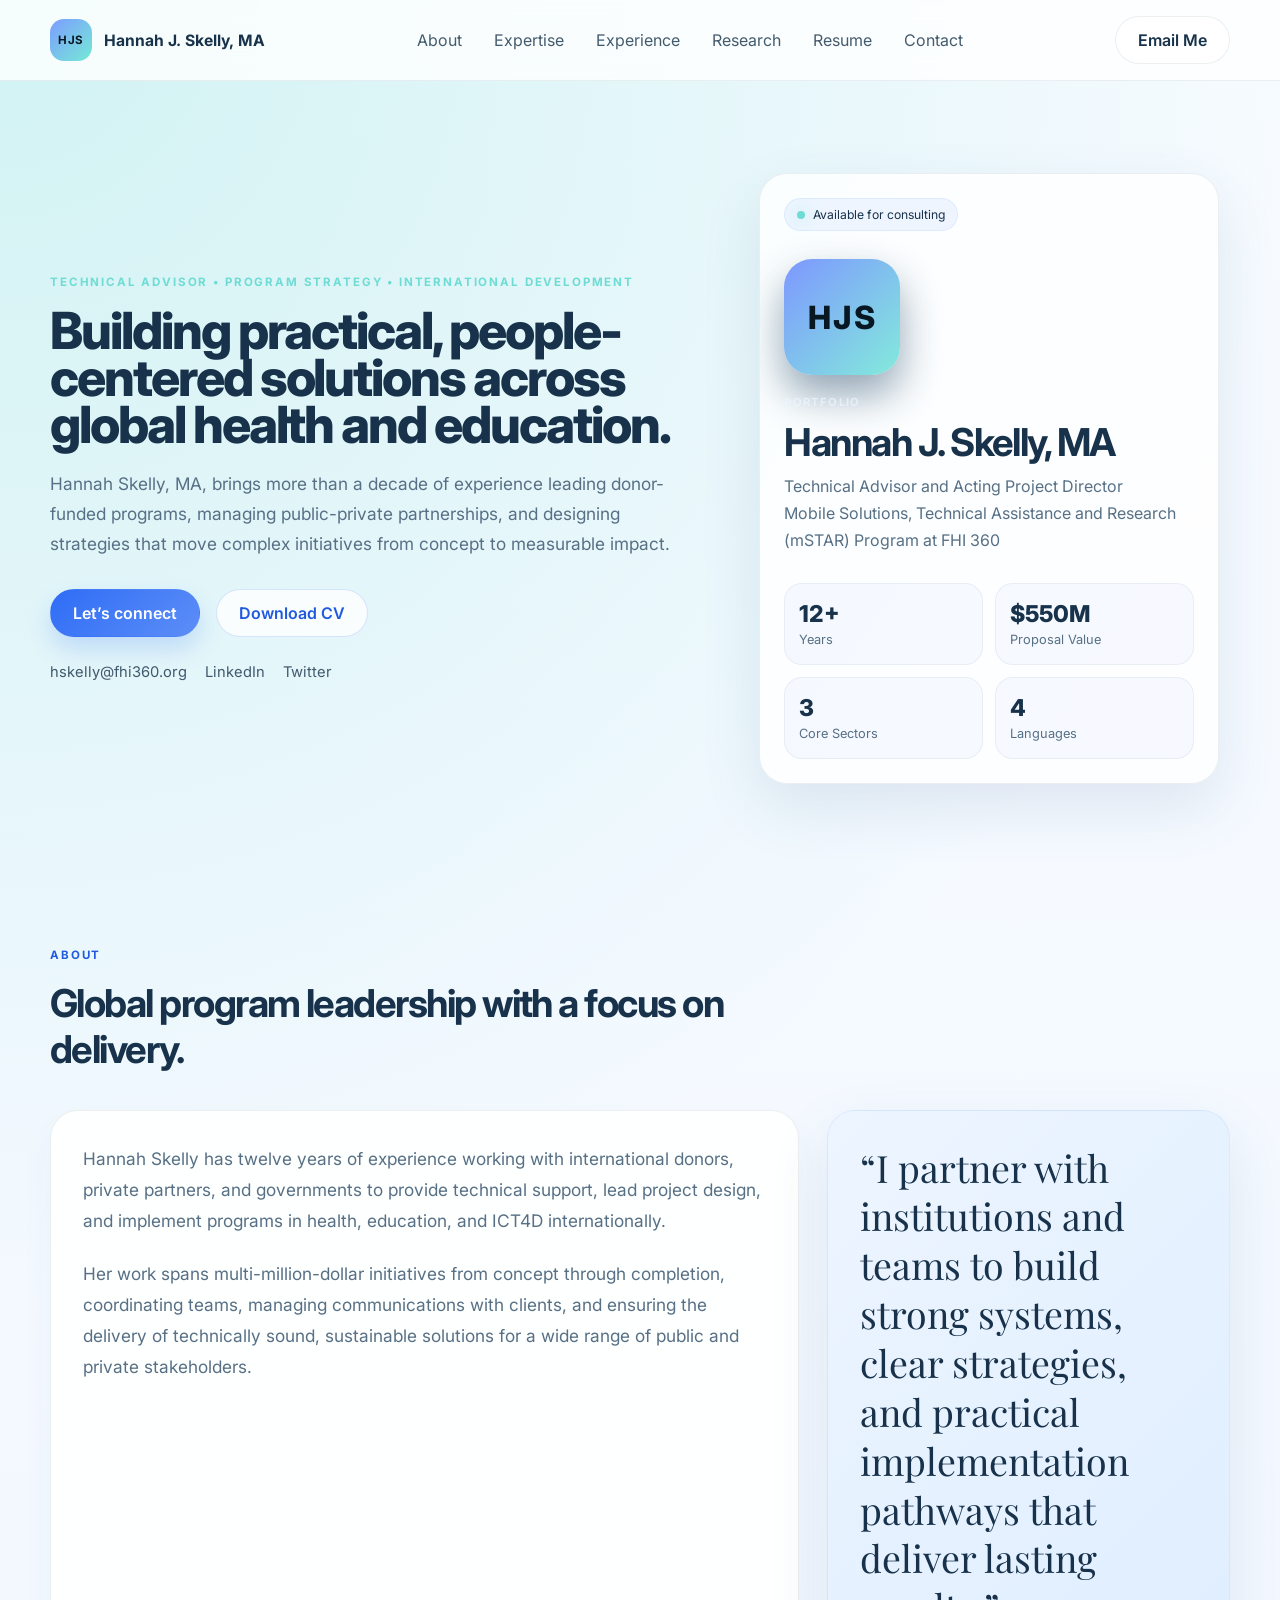
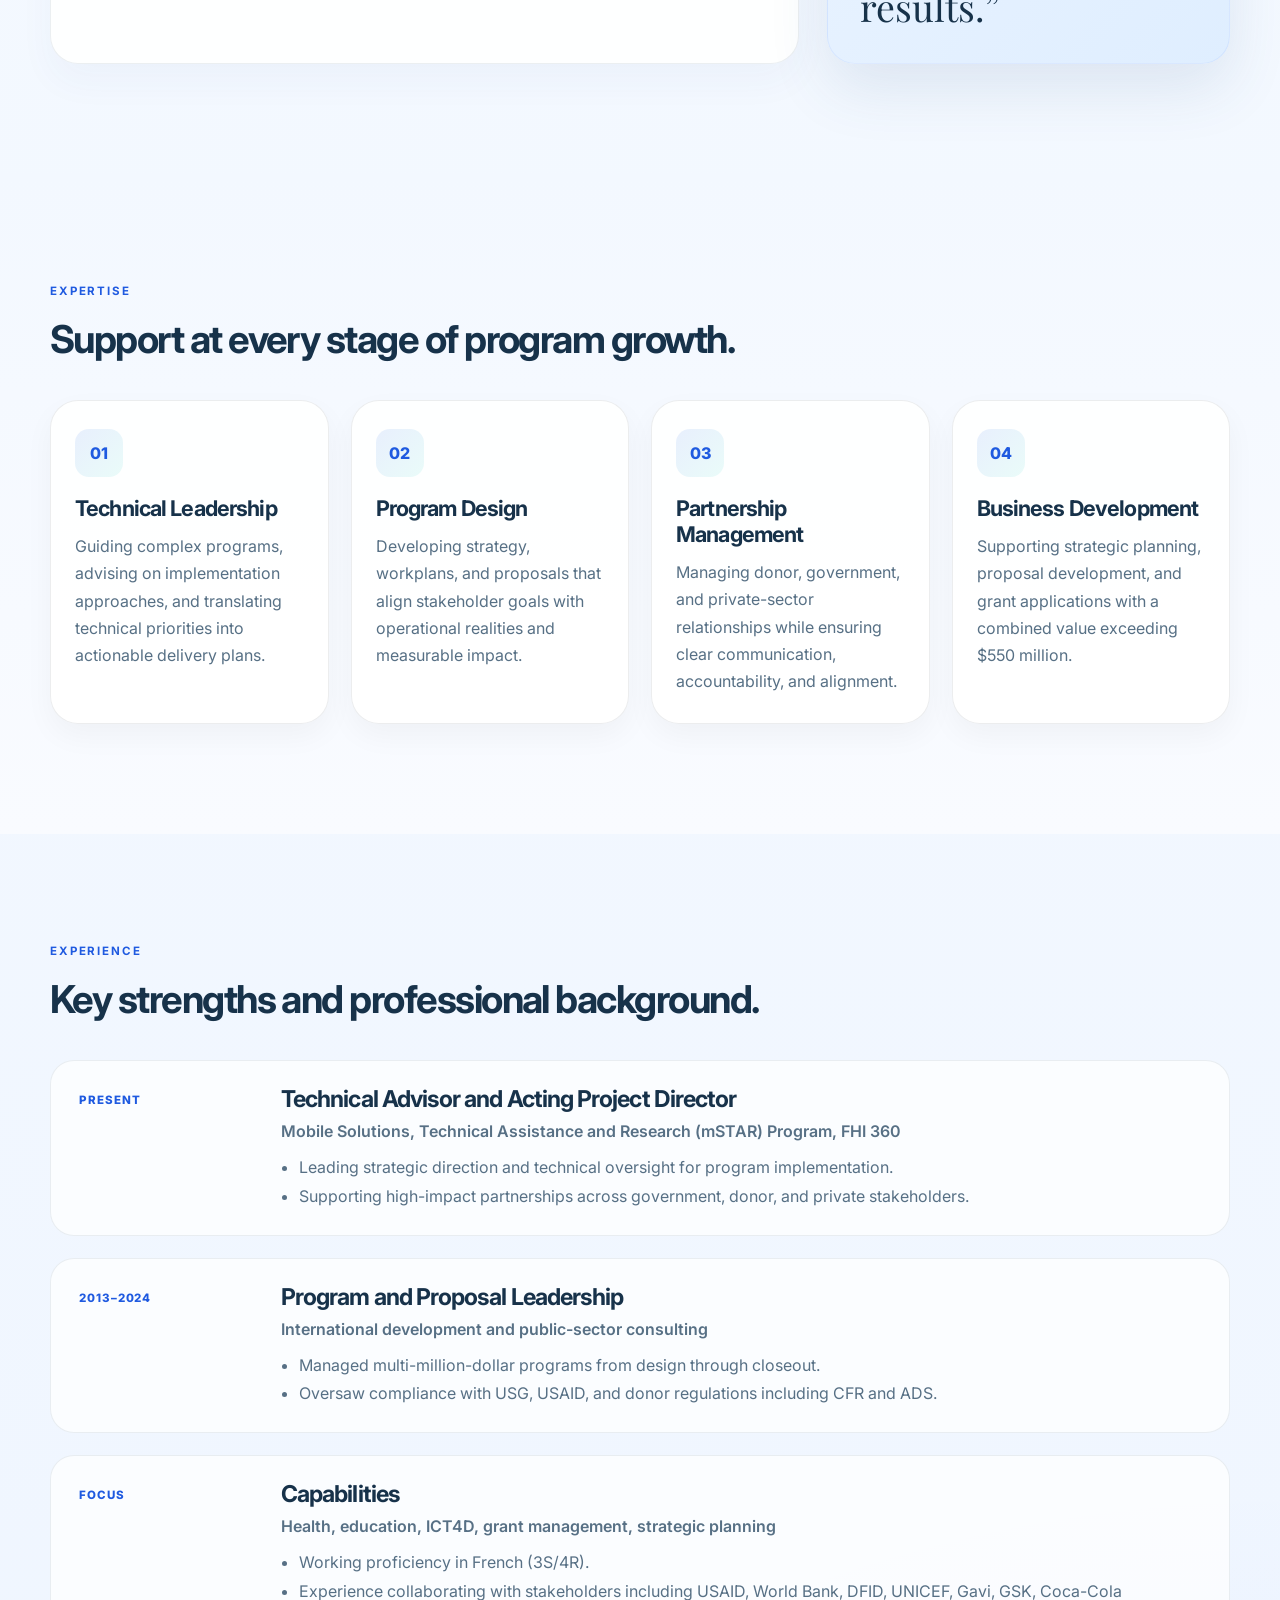
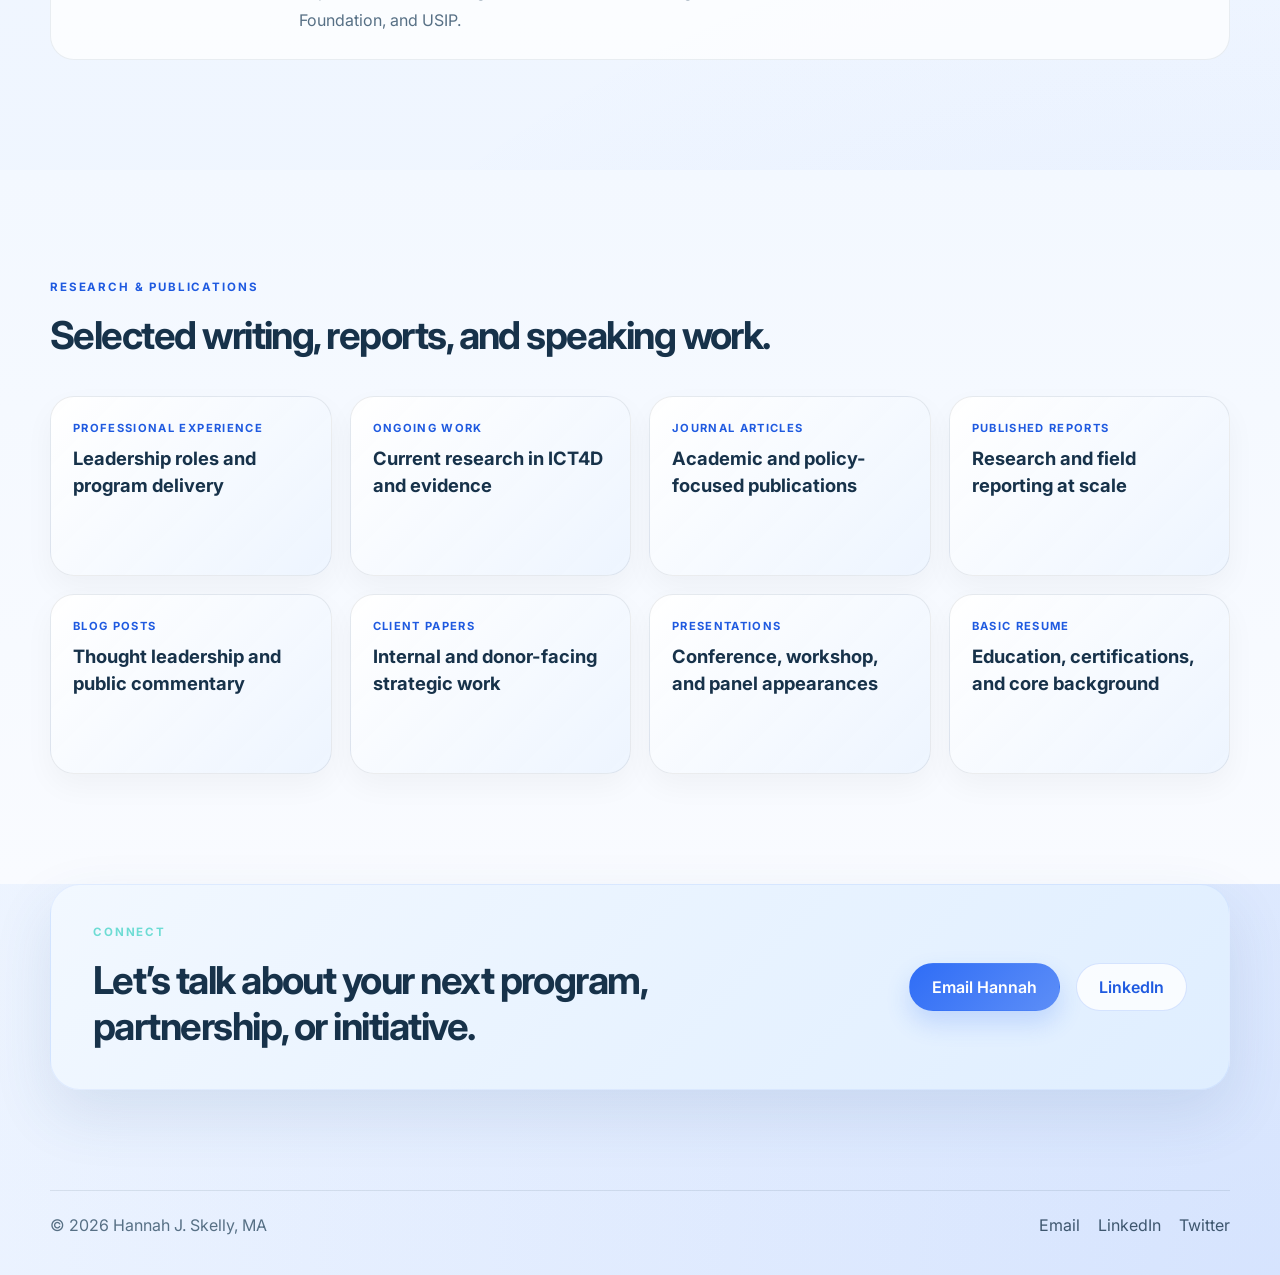
==== index.html @ fe570ca2 "Initial portfolio website Co-authored-by: Copilot <223556219+Copilot@users.noreply.github.com>" ====
<!DOCTYPE html>
<html lang="en">
  <head>
    <meta charset="UTF-8" />
    <meta name="viewport" content="width=device-width, initial-scale=1.0" />
    <meta
      name="description"
      content="Hannah J. Skelly, MA — Technical Advisor and Acting Project Director focused on health, education, and ICT4D initiatives."
    />
    <title>Hannah J. Skelly, MA</title>
    <link rel="preconnect" href="https://fonts.googleapis.com" />
    <link rel="preconnect" href="https://fonts.gstatic.com" crossorigin />
    <link
      href="https://fonts.googleapis.com/css2?family=Inter:wght@400;500;600;700;800;900&family=Playfair+Display:wght@600;700&display=swap"
      rel="stylesheet"
    />
    <link rel="stylesheet" href="./styles.css" />
  </head>
  <body>
    <div class="page-shell">
      <header class="site-header">
        <div class="container nav-wrap">
          <a href="#top" class="brand" aria-label="Hannah J. Skelly home">
            <span class="brand__mark">HJS</span>
            <span class="brand__text">Hannah J. Skelly, MA</span>
          </a>

          <nav class="site-nav" aria-label="Main navigation">
            <a href="#about">About</a>
            <a href="#expertise">Expertise</a>
            <a href="#experience">Experience</a>
            <a href="#research">Research</a>
            <a href="./basic-resume.html">Resume</a>
            <a href="#contact">Contact</a>
          </nav>

          <a class="btn btn--ghost" href="mailto:hskelly@fhi360.org">Email Me</a>
        </div>
      </header>

      <main id="top">
        <section class="hero">
          <div class="container hero__grid">
            <div class="hero__content">
              <p class="eyebrow">Technical Advisor • Program Strategy • International Development</p>
              <h1>Building practical, people-centered solutions across global health and education.</h1>
              <p class="lead">
                Hannah Skelly, MA, brings more than a decade of experience leading donor-funded programs,
                managing public-private partnerships, and designing strategies that move complex initiatives from concept to measurable impact.
              </p>

              <div class="cta-row">
                <a class="btn btn--primary" href="#contact">Let’s connect</a>
                <a
                  class="btn btn--secondary"
                  href="https://drive.google.com/file/d/1VQc3fIt8HiOKjqu03I7pqu3m9xLmPleD/view?usp=sharing"
                  target="_blank"
                  rel="noreferrer"
                  >Download CV</a
                >
              </div>

              <ul class="mini-links" aria-label="Social links">
                <li><a href="mailto:hskelly@fhi360.org">hskelly@fhi360.org</a></li>
                <li><a href="https://www.linkedin.com/in/hannahskelly/" target="_blank" rel="noreferrer">LinkedIn</a></li>
                <li><a href="https://twitter.com/Hjskelly" target="_blank" rel="noreferrer">Twitter</a></li>
              </ul>
            </div>

            <div class="hero__panel" aria-label="Profile summary">
              <div class="profile-card">
                <div class="profile-card__topbar">
                  <span class="status-dot"></span>
                  <span>Available for consulting</span>
                </div>

                <div class="profile-card__avatar" aria-hidden="true">HJS</div>

                <div class="profile-card__name">
                  <p class="kicker">Portfolio</p>
                  <h2>Hannah J. Skelly, MA</h2>
                </div>

                <p class="profile-card__role">
                  Technical Advisor and Acting Project Director<br />
                  Mobile Solutions, Technical Assistance and Research (mSTAR) Program at FHI 360
                </p>

                <div class="stats-grid">
                  <div>
                    <strong>12+</strong>
                    <span>Years</span>
                  </div>
                  <div>
                    <strong>$550M</strong>
                    <span>Proposal Value</span>
                  </div>
                  <div>
                    <strong>3</strong>
                    <span>Core Sectors</span>
                  </div>
                  <div>
                    <strong>4</strong>
                    <span>Languages</span>
                  </div>
                </div>
              </div>
            </div>
          </div>
        </section>

        <section id="about" class="section">
          <div class="container">
            <div class="section-heading">
              <p class="eyebrow eyebrow--dark">About</p>
              <h2>Global program leadership with a focus on delivery.</h2>
            </div>

            <div class="about-grid">
              <div class="about-copy">
                <p>
                  Hannah Skelly has twelve years of experience working with international donors, private partners,
                  and governments to provide technical support, lead project design, and implement programs in health,
                  education, and ICT4D internationally.
                </p>
                <p>
                  Her work spans multi-million-dollar initiatives from concept through completion, coordinating teams,
                  managing communications with clients, and ensuring the delivery of technically sound, sustainable solutions
                  for a wide range of public and private stakeholders.
                </p>
              </div>

              <aside class="quote-card">
                <p>
                  “I partner with institutions and teams to build strong systems, clear strategies, and practical implementation pathways that deliver lasting results.”
                </p>
              </aside>
            </div>
          </div>
        </section>

        <section id="expertise" class="section section--soft">
          <div class="container">
            <div class="section-heading">
              <p class="eyebrow eyebrow--dark">Expertise</p>
              <h2>Support at every stage of program growth.</h2>
            </div>

            <div class="card-grid">
              <article class="feature-card">
                <div class="feature-card__icon">01</div>
                <h3>Technical Leadership</h3>
                <p>Guiding complex programs, advising on implementation approaches, and translating technical priorities into actionable delivery plans.</p>
              </article>

              <article class="feature-card">
                <div class="feature-card__icon">02</div>
                <h3>Program Design</h3>
                <p>Developing strategy, workplans, and proposals that align stakeholder goals with operational realities and measurable impact.</p>
              </article>

              <article class="feature-card">
                <div class="feature-card__icon">03</div>
                <h3>Partnership Management</h3>
                <p>Managing donor, government, and private-sector relationships while ensuring clear communication, accountability, and alignment.</p>
              </article>

              <article class="feature-card">
                <div class="feature-card__icon">04</div>
                <h3>Business Development</h3>
                <p>Supporting strategic planning, proposal development, and grant applications with a combined value exceeding $550 million.</p>
              </article>
            </div>
          </div>
        </section>

        <section id="experience" class="section">
          <div class="container">
            <div class="section-heading">
              <p class="eyebrow eyebrow--dark">Experience</p>
              <h2>Key strengths and professional background.</h2>
            </div>

            <div class="timeline">
              <article class="timeline-item">
                <div class="timeline-item__year">Present</div>
                <div class="timeline-item__content">
                  <h3>Technical Advisor and Acting Project Director</h3>
                  <p>Mobile Solutions, Technical Assistance and Research (mSTAR) Program, FHI 360</p>
                  <ul>
                    <li>Leading strategic direction and technical oversight for program implementation.</li>
                    <li>Supporting high-impact partnerships across government, donor, and private stakeholders.</li>
                  </ul>
                </div>
              </article>

              <article class="timeline-item">
                <div class="timeline-item__year">2013–2024</div>
                <div class="timeline-item__content">
                  <h3>Program and Proposal Leadership</h3>
                  <p>International development and public-sector consulting</p>
                  <ul>
                    <li>Managed multi-million-dollar programs from design through closeout.</li>
                    <li>Oversaw compliance with USG, USAID, and donor regulations including CFR and ADS.</li>
                  </ul>
                </div>
              </article>

              <article class="timeline-item">
                <div class="timeline-item__year">Focus</div>
                <div class="timeline-item__content">
                  <h3>Capabilities</h3>
                  <p>Health, education, ICT4D, grant management, strategic planning</p>
                  <ul>
                    <li>Working proficiency in French (3S/4R).</li>
                    <li>Experience collaborating with stakeholders including USAID, World Bank, DFID, UNICEF, Gavi, GSK, Coca-Cola Foundation, and USIP.</li>
                  </ul>
                </div>
              </article>
            </div>
          </div>
        </section>

        <section id="research" class="section section--soft">
          <div class="container">
            <div class="section-heading">
              <p class="eyebrow eyebrow--dark">Research & Publications</p>
              <h2>Selected writing, reports, and speaking work.</h2>
            </div>

            <div class="resource-grid">
              <a class="resource-card" href="./professional-experience.html">
                <span>Professional Experience</span>
                <strong>Leadership roles and program delivery</strong>
              </a>
              <a class="resource-card" href="./ongoing-work.html">
                <span>Ongoing Work</span>
                <strong>Current research in ICT4D and evidence</strong>
              </a>
              <a class="resource-card" href="./journal-articles.html">
                <span>Journal Articles</span>
                <strong>Academic and policy-focused publications</strong>
              </a>
              <a class="resource-card" href="./published-reports.html">
                <span>Published Reports</span>
                <strong>Research and field reporting at scale</strong>
              </a>
              <a class="resource-card" href="./blog-posts.html">
                <span>Blog Posts</span>
                <strong>Thought leadership and public commentary</strong>
              </a>
              <a class="resource-card" href="./client-papers.html">
                <span>Client Papers</span>
                <strong>Internal and donor-facing strategic work</strong>
              </a>
              <a class="resource-card" href="./presentations.html">
                <span>Presentations</span>
                <strong>Conference, workshop, and panel appearances</strong>
              </a>
              <a class="resource-card" href="./basic-resume.html">
                <span>Basic Resume</span>
                <strong>Education, certifications, and core background</strong>
              </a>
            </div>
          </div>
        </section>

        <section id="contact" class="section section--cta">
          <div class="container cta-panel">
            <div>
              <p class="eyebrow">Connect</p>
              <h2>Let’s talk about your next program, partnership, or initiative.</h2>
            </div>

            <div class="cta-actions">
              <a class="btn btn--primary" href="mailto:hskelly@fhi360.org">Email Hannah</a>
              <a class="btn btn--secondary" href="https://www.linkedin.com/in/hannahskelly/" target="_blank" rel="noreferrer">LinkedIn</a>
            </div>
          </div>
        </section>
      </main>

      <footer class="site-footer">
        <div class="container footer-wrap">
          <p>© <span id="year"></span> Hannah J. Skelly, MA</p>
          <div class="footer-links">
            <a href="mailto:hskelly@fhi360.org">Email</a>
            <a href="https://www.linkedin.com/in/hannahskelly/" target="_blank" rel="noreferrer">LinkedIn</a>
            <a href="https://twitter.com/Hjskelly" target="_blank" rel="noreferrer">Twitter</a>
          </div>
        </div>
      </footer>
    </div>

    <script src="./script.js"></script>
  </body>
</html>
---- styles.css ----
:root {
  --bg: #f5f9ff;
  --bg-soft: #eef5ff;
  --panel: rgba(255, 255, 255, 0.9);
  --panel-strong: #edf5ff;
  --card: #ffffff;
  --card-muted: #f2f7ff;
  --text: #17324a;
  --text-soft: #577085;
  --muted: #dfeaf7;
  --primary: #2f6df6;
  --primary-strong: #1f5ae0;
  --accent: #6edcd4;
  --accent-2: #ffd66b;
  --line: rgba(23, 50, 74, 0.08);
  --shadow: 0 24px 60px rgba(52, 89, 142, 0.12);
}

* {
  box-sizing: border-box;
}

html {
  scroll-behavior: smooth;
}

body {
  margin: 0;
  font-family: "Inter", sans-serif;
  background:
    radial-gradient(circle at top left, rgba(110, 220, 212, 0.28), transparent 28%),
    radial-gradient(circle at bottom right, rgba(47, 109, 246, 0.12), transparent 30%),
    linear-gradient(180deg, #f7fbff 0%, #edf4ff 100%);
  color: var(--text);
}

img {
  max-width: 100%;
  display: block;
}

button,
a {
  font: inherit;
}

.page-shell {
  min-height: 100vh;
}

.container {
  width: min(1180px, calc(100% - 32px));
  margin: 0 auto;
}

.site-header {
  position: sticky;
  top: 0;
  z-index: 50;
  backdrop-filter: blur(14px);
  background: rgba(255, 255, 255, 0.8);
  border-bottom: 1px solid rgba(23, 50, 74, 0.08);
}

.nav-wrap {
  display: flex;
  align-items: center;
  justify-content: space-between;
  gap: 24px;
  min-height: 80px;
}

.brand {
  display: inline-flex;
  align-items: center;
  gap: 12px;
  text-decoration: none;
  color: var(--text);
  font-weight: 700;
}

.brand__mark {
  display: grid;
  place-items: center;
  width: 42px;
  height: 42px;
  border-radius: 14px;
  background: linear-gradient(135deg, #7c9cff, #75ead6);
  color: #081722;
  font-size: 0.72rem;
  letter-spacing: 0.08em;
}

.brand__text {
  font-size: 0.98rem;
}

.site-nav {
  display: flex;
  align-items: center;
  gap: 32px;
}

.site-nav a,
.footer-links a,
.mini-links a {
  color: rgba(23, 50, 74, 0.8);
  text-decoration: none;
  transition: color 0.2s ease;
}

.site-nav a:hover,
.footer-links a:hover,
.mini-links a:hover {
  color: var(--text);
}

.btn {
  display: inline-flex;
  align-items: center;
  justify-content: center;
  min-height: 48px;
  padding: 0 22px;
  border-radius: 999px;
  border: 1px solid transparent;
  text-decoration: none;
  font-weight: 600;
  transition: transform 0.2s ease, box-shadow 0.2s ease;
}

.btn:hover {
  transform: translateY(-1px);
}

.btn--primary {
  background: linear-gradient(135deg, var(--primary), #5d8ef7);
  color: #fff;
  box-shadow: 0 12px 24px rgba(47, 109, 246, 0.2);
}

.btn--secondary {
  background: rgba(255, 255, 255, 0.8);
  border-color: rgba(47, 109, 246, 0.18);
  color: var(--primary-strong);
}

.btn--ghost {
  background: rgba(255, 255, 255, 0.7);
  border-color: rgba(23, 50, 74, 0.08);
  color: var(--text);
}

.hero {
  padding: 92px 0 54px;
}

.hero__grid {
  display: grid;
  grid-template-columns: 1.15fr 0.85fr;
  gap: 48px;
  align-items: center;
}

.hero__content {
  color: var(--text);
}

.eyebrow {
  margin: 0 0 18px;
  text-transform: uppercase;
  letter-spacing: 0.16em;
  font-size: 0.72rem;
  font-weight: 700;
  color: var(--accent);
}

.eyebrow--dark {
  color: var(--primary-strong);
}

h1,
h2,
h3 {
  margin: 0 0 18px;
  letter-spacing: -0.04em;
}

.hero h1 {
  font-size: clamp(2.9rem, 4vw, 5rem);
  line-height: 0.92;
  max-width: 620px;
  font-weight: 800;
  margin-bottom: 20px;
}

.lead {
  max-width: 620px;
  color: var(--text-soft);
  font-size: 1.08rem;
  line-height: 1.75;
}

.cta-row {
  display: flex;
  align-items: center;
  gap: 16px;
  margin-top: 30px;
  flex-wrap: wrap;
}

.mini-links {
  list-style: none;
  margin: 26px 0 0;
  padding: 0;
  display: flex;
  flex-wrap: wrap;
  gap: 18px;
  font-size: 0.92rem;
}

.hero__panel {
  display: flex;
  justify-content: center;
}

.profile-card {
  width: min(100%, 460px);
  position: relative;
  background: rgba(255, 255, 255, 0.82);
  border: 1px solid rgba(23, 50, 74, 0.08);
  border-radius: 28px;
  padding: 24px;
  box-shadow: var(--shadow);
  overflow: hidden;
}

.profile-card::before {
  content: "";
  position: absolute;
  inset: -40% auto auto -20%;
  width: 260px;
  height: 260px;
  border-radius: 50%;
  background: radial-gradient(circle, rgba(110, 220, 212, 0.32), transparent 65%);
}

.profile-card__topbar {
  position: relative;
  z-index: 1;
  display: inline-flex;
  align-items: center;
  gap: 8px;
  font-size: 0.76rem;
  color: var(--text);
  background: rgba(47, 109, 246, 0.06);
  border: 1px solid rgba(47, 109, 246, 0.08);
  border-radius: 999px;
  padding: 8px 12px;
}

.status-dot {
  width: 8px;
  height: 8px;
  border-radius: 50%;
  background: var(--accent);
  box-shadow: 0 0 18px rgba(110, 231, 213, 0.75);
}

.profile-card__avatar {
  position: relative;
  z-index: 1;
  display: grid;
  place-items: center;
  width: 116px;
  height: 116px;
  margin: 28px 0 20px;
  border-radius: 28px;
  background: linear-gradient(135deg, rgba(112, 140, 255, 0.9), rgba(110, 231, 213, 0.85));
  color: #071822;
  font-weight: 800;
  font-size: 2rem;
  letter-spacing: 0.08em;
  box-shadow: 0 20px 40px rgba(19, 58, 90, 0.45);
}

.profile-card__name {
  position: relative;
  z-index: 1;
}

.kicker {
  margin: 0 0 10px;
  color: rgba(236, 245, 255, 0.7);
  text-transform: uppercase;
  letter-spacing: 0.12em;
  font-size: 0.7rem;
  font-weight: 700;
}

.profile-card__name h2 {
  color: var(--text);
  font-size: clamp(2rem, 3vw, 2.6rem);
  margin-bottom: 8px;
}

.profile-card__role {
  position: relative;
  z-index: 1;
  margin: 0;
  color: var(--text-soft);
  line-height: 1.7;
}

.stats-grid {
  position: relative;
  z-index: 1;
  display: grid;
  grid-template-columns: repeat(2, minmax(0, 1fr));
  gap: 12px;
  margin-top: 28px;
}

.stats-grid div {
  background: rgba(47, 109, 246, 0.03);
  border: 1px solid rgba(23, 50, 74, 0.06);
  border-radius: 18px;
  padding: 16px 14px;
}

.stats-grid strong {
  display: block;
  color: var(--text);
  font-size: 1.45rem;
  font-weight: 800;
}

.stats-grid span {
  color: var(--text-soft);
  font-size: 0.8rem;
}

.section {
  padding: 110px 0;
}

.section--soft {
  background: linear-gradient(180deg, #f3f8ff 0%, #f9fbff 100%);
}

.section-heading {
  margin-bottom: 38px;
}

.section-heading h2 {
  color: var(--text);
  font-size: clamp(2.1rem, 3vw, 3.2rem);
  max-width: 800px;
}

.about-grid {
  display: grid;
  grid-template-columns: 1.3fr 0.7fr;
  gap: 28px;
  align-items: stretch;
}

.about-copy {
  background: rgba(255, 255, 255, 0.9);
  border: 1px solid var(--line);
  border-radius: 28px;
  box-shadow: 0 18px 36px rgba(52, 89, 142, 0.04);
  padding: 32px;
}

.about-copy p {
  margin: 0 0 22px;
  color: var(--text-soft);
  font-size: 1.08rem;
  line-height: 1.8;
}

.about-copy p:last-child {
  margin-bottom: 0;
}

.quote-card {
  display: flex;
  align-items: center;
  min-height: 100%;
  background: linear-gradient(135deg, #edf5ff 0%, #dfeeff 100%);
  border: 1px solid rgba(47, 109, 246, 0.08);
  border-radius: 28px;
  padding: 32px;
  box-shadow: var(--shadow);
}

.quote-card p {
  margin: 0;
  color: var(--text);
  font-family: "Playfair Display", serif;
  font-size: clamp(1.6rem, 3vw, 2.35rem);
  line-height: 1.3;
}

.card-grid {
  display: grid;
  grid-template-columns: repeat(4, minmax(0, 1fr));
  gap: 22px;
}

.resource-grid {
  display: grid;
  grid-template-columns: repeat(4, minmax(0, 1fr));
  gap: 18px;
}

.resource-card {
  display: flex;
  flex-direction: column;
  justify-content: flex-start;
  min-height: 180px;
  padding: 24px 22px;
  border-radius: 24px;
  text-decoration: none;
  background: linear-gradient(135deg, rgba(255,255,255,0.96), rgba(236,244,255,0.92));
  border: 1px solid rgba(21, 36, 47, 0.08);
  box-shadow: 0 12px 30px rgba(15, 24, 35, 0.04);
  transition: transform 0.2s ease, box-shadow 0.2s ease;
}

.resource-card:hover {
  transform: translateY(-3px);
  box-shadow: 0 18px 40px rgba(15, 24, 35, 0.08);
}

.resource-card span {
  display: inline-block;
  margin-bottom: 10px;
  color: var(--primary-strong);
  text-transform: uppercase;
  letter-spacing: 0.12em;
  font-size: 0.7rem;
  font-weight: 700;
}

.resource-card strong {
  color: var(--text);
  font-size: 1.15rem;
  line-height: 1.5;
}

.feature-card {
  background: rgba(255, 255, 255, 0.9);
  border: 1px solid rgba(21, 36, 47, 0.08);
  border-radius: 28px;
  padding: 28px 24px;
  box-shadow: 0 12px 30px rgba(15, 24, 35, 0.04);
}

.feature-card__icon {
  display: inline-flex;
  align-items: center;
  justify-content: center;
  width: 48px;
  height: 48px;
  margin-bottom: 18px;
  border-radius: 14px;
  background: linear-gradient(135deg, rgba(37, 99, 235, 0.1), rgba(110, 231, 213, 0.14));
  color: var(--primary-strong);
  font-weight: 800;
}

.feature-card h3 {
  color: var(--text);
  font-size: 1.35rem;
  margin-bottom: 12px;
}

.feature-card p {
  margin: 0;
  color: var(--text-soft);
  line-height: 1.7;
}

.timeline {
  display: grid;
  gap: 22px;
}

.timeline-item {
  display: grid;
  grid-template-columns: 180px 1fr;
  gap: 22px;
  background: rgba(255, 255, 255, 0.72);
  border: 1px solid var(--line);
  border-radius: 24px;
  padding: 24px 28px;
}

.timeline-item__year {
  font-weight: 800;
  letter-spacing: 0.08em;
  color: var(--primary-strong);
  text-transform: uppercase;
  font-size: 0.72rem;
  padding-top: 8px;
}

.timeline-item__content h3 {
  margin-bottom: 8px;
  color: var(--text);
  font-size: 1.45rem;
}

.timeline-item__content p {
  margin: 0 0 12px;
  color: var(--text-soft);
  font-weight: 600;
}

.timeline-item__content ul {
  margin: 0;
  padding-left: 18px;
  color: var(--text-soft);
  line-height: 1.8;
}

.section--cta {
  padding-top: 0;
  padding-bottom: 100px;
}

.cta-panel {
  display: flex;
  align-items: center;
  justify-content: space-between;
  gap: 24px;
  background: linear-gradient(135deg, #f2f8ff 0%, #dfeeff 100%);
  border: 1px solid rgba(47, 109, 246, 0.08);
  border-radius: 30px;
  padding: 40px 42px;
  box-shadow: var(--shadow);
}

.cta-panel h2 {
  margin: 0;
  color: var(--text);
  font-size: clamp(2rem, 3vw, 3rem);
  max-width: 620px;
}

.cta-actions {
  display: flex;
  align-items: center;
  gap: 16px;
  flex-wrap: wrap;
}

.site-footer {
  padding: 0 0 40px;
}

.footer-wrap {
  display: flex;
  align-items: center;
  justify-content: space-between;
  gap: 24px;
  border-top: 1px solid rgba(23, 50, 74, 0.1);
  padding-top: 24px;
  color: var(--text-soft);
}

.footer-wrap p {
  margin: 0;
}

.footer-links {
  display: flex;
  flex-wrap: wrap;
  gap: 18px;
}

@media (max-width: 980px) {
  .hero__grid,
  .about-grid,
  .card-grid,
  .resource-grid {
    grid-template-columns: 1fr;
  }

  .card-grid,
  .resource-grid {
    grid-template-columns: repeat(2, minmax(0, 1fr));
  }

  .timeline-item {
    grid-template-columns: 1fr;
  }

  .cta-panel {
    flex-direction: column;
    align-items: flex-start;
  }
}

@media (max-width: 720px) {
  .site-header {
    position: static;
  }

  .nav-wrap {
    flex-wrap: wrap;
    justify-content: center;
    padding: 16px 0;
  }

  .site-nav {
    width: 100%;
    justify-content: center;
    flex-wrap: wrap;
    gap: 14px 22px;
  }

  .brand {
    width: 100%;
    justify-content: center;
  }

  .hero {
    padding-top: 52px;
  }

  .card-grid {
    grid-template-columns: 1fr;
  }

  .section {
    padding: 82px 0;
  }

  .about-copy,
  .quote-card,
  .cta-panel,
  .timeline-item,
  .feature-card {
    border-radius: 22px;
  }

.content-page {
  padding: 64px 0 110px;
}

.content-page__header {
  margin-bottom: 32px;
}

.content-page__header p {
  margin: 0 0 8px;
  color: var(--primary-strong);
  font-weight: 700;
  letter-spacing: 0.12em;
  text-transform: uppercase;
  font-size: 0.72rem;
}

.content-page__header h1 {
  margin: 0;
  color: var(--text);
  font-size: clamp(2.4rem, 5vw, 4rem);
}

.content-panel {
  background: rgba(255, 255, 255, 0.75);
  border: 1px solid var(--line);
  border-radius: 28px;
  box-shadow: 0 18px 36px rgba(11, 16, 24, 0.04);
  padding: 28px 28px 10px;
}

.content-section {
  padding-bottom: 24px;
  margin-bottom: 24px;
  border-bottom: 1px solid rgba(21, 36, 47, 0.08);
}

.content-section:last-child {
  border-bottom: none;
  margin-bottom: 0;
}

.content-section h2 {
  margin-bottom: 14px;
  color: var(--text);
  font-size: clamp(1.5rem, 2vw, 2.2rem);
}

.content-section p,
.content-section li,
.content-section a {
  color: var(--text-soft);
  line-height: 1.75;
}

.content-section ul {
  margin: 0;
  padding-left: 18px;
}

.content-section li + li {
  margin-top: 10px;
}

.detail-list {
  list-style: none;
  padding: 0;
  margin: 0;
}

.detail-list li {
  border-left: 3px solid rgba(37, 99, 235, 0.2);
  background: rgba(248, 251, 255, 0.85);
  border-radius: 0 14px 14px 0;
  padding: 14px 18px;
  margin-bottom: 14px;
}

.detail-list li strong {
  color: var(--text);
}

.page-links {
  display: flex;
  flex-wrap: wrap;
  gap: 12px;
  margin-top: 20px;
}

.page-links a {
  text-decoration: none;
  color: var(--primary-strong);
  background: rgba(37, 99, 235, 0.06);
  border: 1px solid rgba(37, 99, 235, 0.14);
  padding: 10px 16px;
  border-radius: 999px;
  font-weight: 600;
}

@media (max-width: 720px) {
  .footer-wrap {
    flex-direction: column;
    justify-content: center;
    text-align: center;
  }

  .resource-grid {
    grid-template-columns: 1fr;
  }

  .content-panel {
    padding: 20px 18px 4px;
  }
}
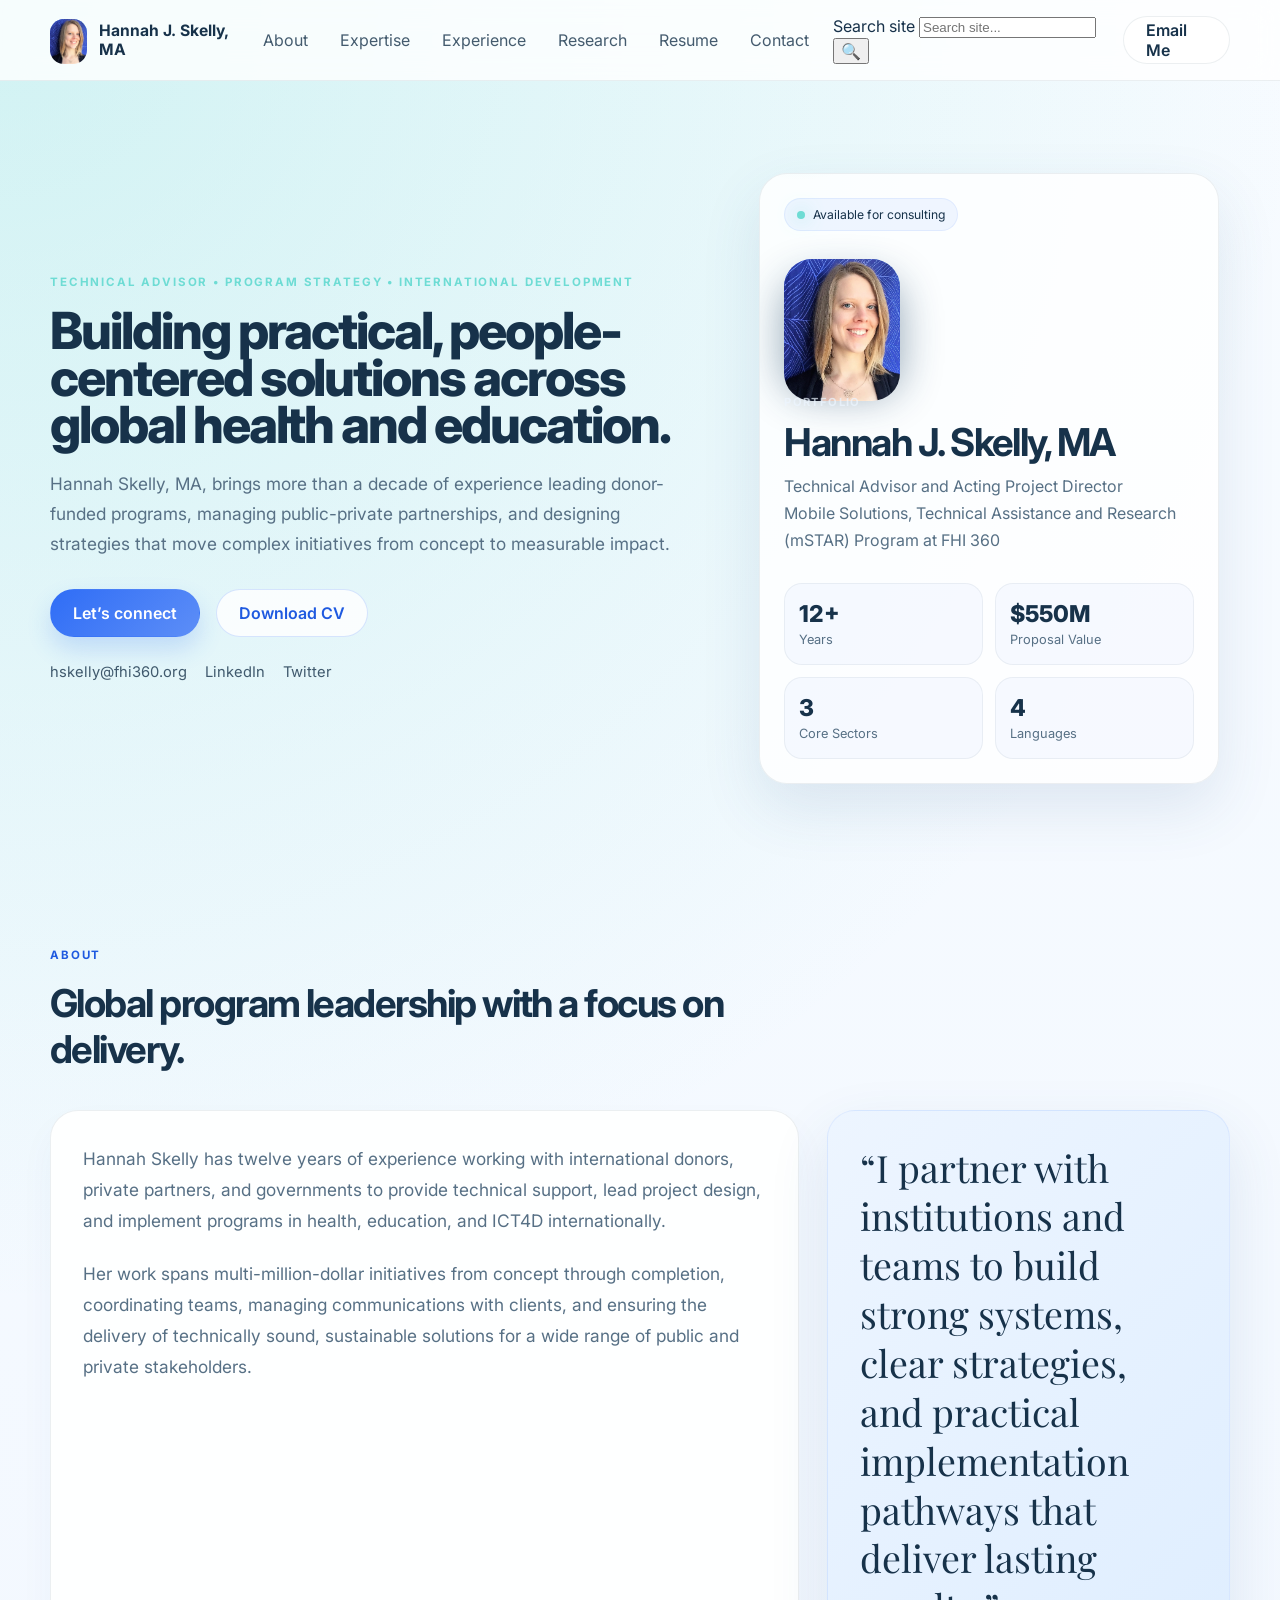
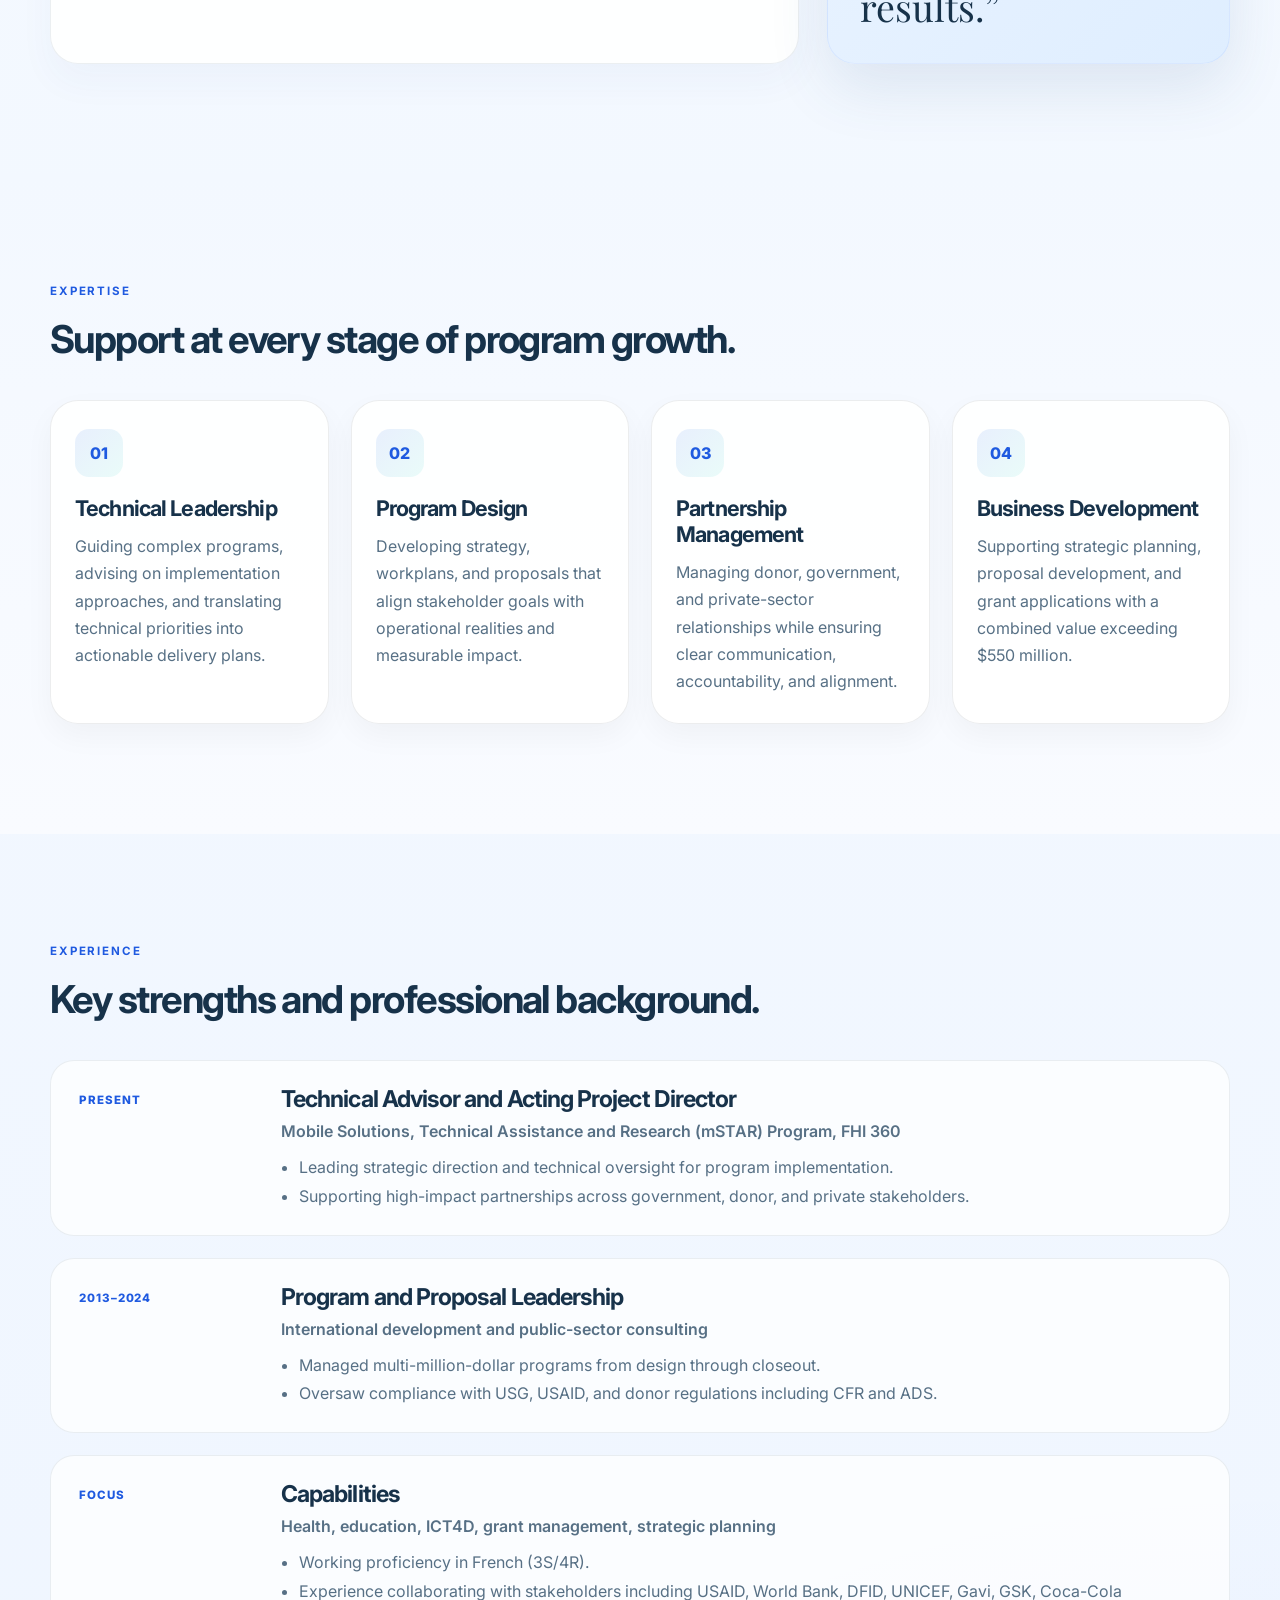
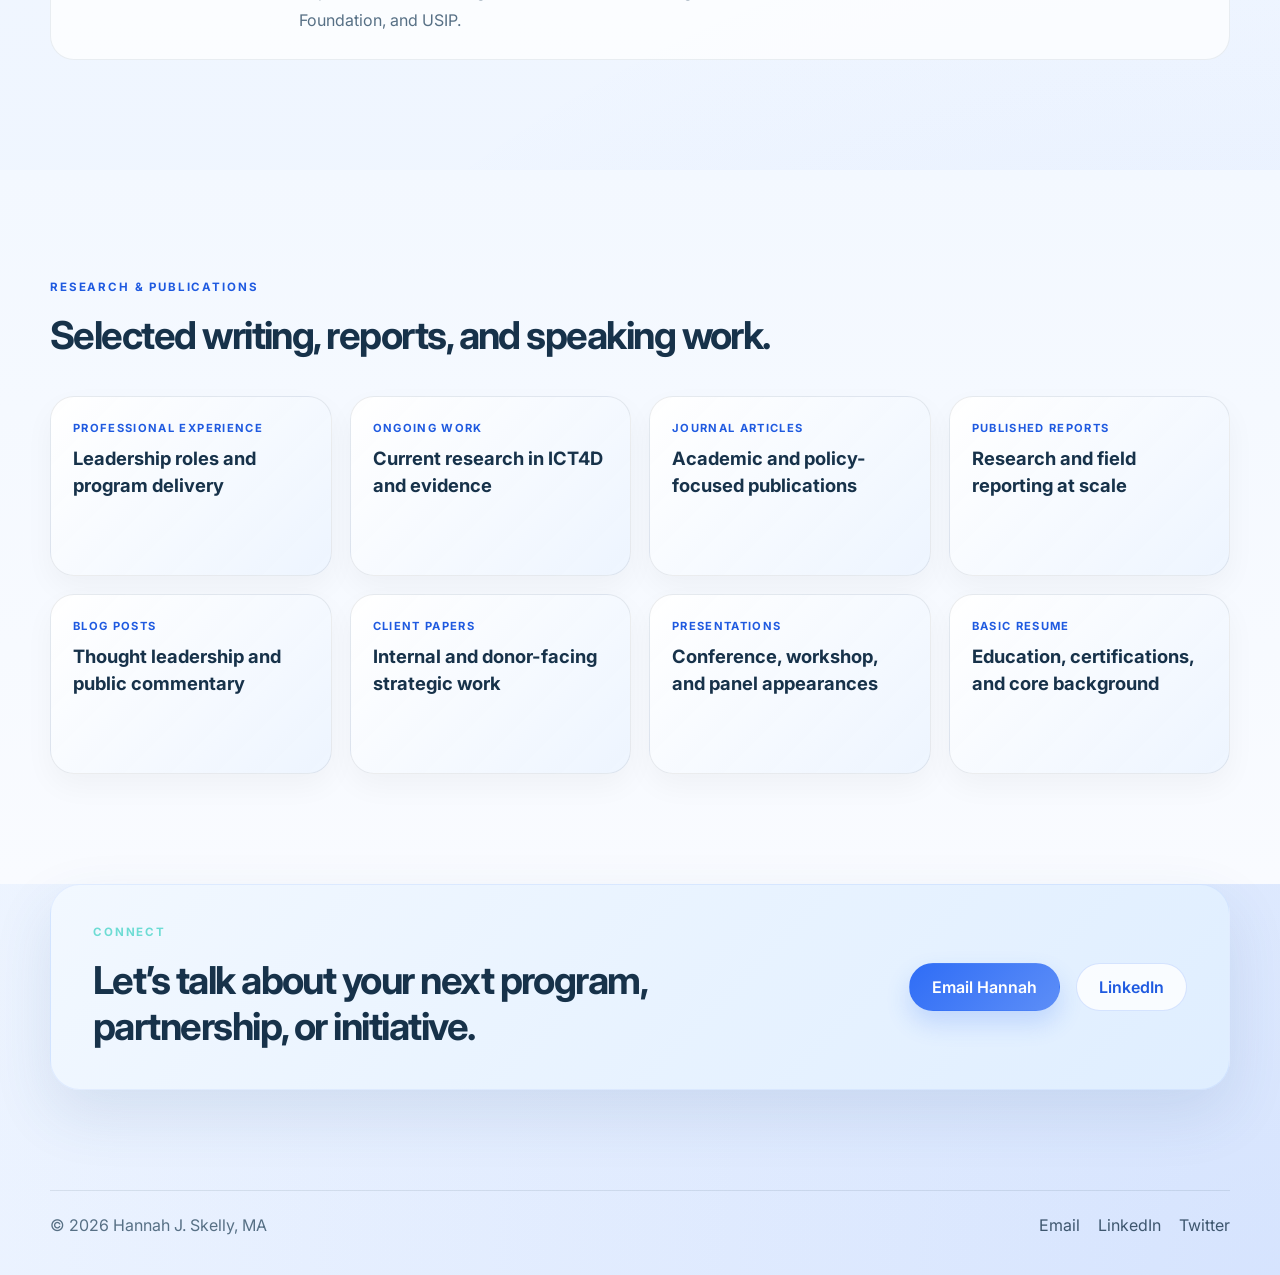
==== commit 96ab4a6d: "Add client-side site search and update profile image Implement client-side search (header UI, dropdo" ====
--- a/index.html
+++ b/index.html
@@ -21,7 +21,7 @@
       <header class="site-header">
         <div class="container nav-wrap">
           <a href="#top" class="brand" aria-label="Hannah J. Skelly home">
-            <span class="brand__mark">HJS</span>
+            <span class="brand__mark"><img src="./images/profile.png" alt="Hannah J. Skelly" class="brand__mark__img" /></span>
             <span class="brand__text">Hannah J. Skelly, MA</span>
           </a>
 
@@ -33,6 +33,14 @@
             <a href="./basic-resume.html">Resume</a>
             <a href="#contact">Contact</a>
           </nav>
+
+          <!-- Site search -->
+          <form id="site-search-form" class="site-search" role="search">
+            <label for="site-search-input" class="sr-only">Search site</label>
+            <input id="site-search-input" type="search" placeholder="Search site..." aria-label="Search site" autocomplete="off" />
+            <button id="site-search-button" type="submit" aria-label="Search">🔍</button>
+            <div id="site-search-results" class="site-search__results" aria-hidden="true"></div>
+          </form>
 
           <a class="btn btn--ghost" href="mailto:hskelly@fhi360.org">Email Me</a>
         </div>
@@ -74,7 +82,9 @@
                   <span>Available for consulting</span>
                 </div>
 
-                <div class="profile-card__avatar" aria-hidden="true">HJS</div>
+                <div class="profile-card__avatar">
+                  <img src="./images/profile.png" alt="Hannah J. Skelly" class="avatar-img" />
+                </div>
 
                 <div class="profile-card__name">
                   <p class="kicker">Portfolio</p>
--- a/styles.css
+++ b/styles.css
@@ -39,6 +39,15 @@
   display: block;
 }
 
+.avatar-img {
+  width: 100%;
+  height: 100%;
+  object-fit: cover;
+  display: block;
+  border-radius: inherit;
+}
+
+
 button,
 a {
   font: inherit;
@@ -89,6 +98,14 @@
   color: #081722;
   font-size: 0.72rem;
   letter-spacing: 0.08em;
+}
+
+.brand__mark__img {
+  width: 100%;
+  height: 100%;
+  object-fit: cover;
+  display: block;
+  border-radius: inherit;
 }
 
 .brand__text {
@@ -760,3 +777,90 @@
     padding: 20px 18px 4px;
   }
 }
+
+/* Site search styles */
+.site-search {
+  display: inline-flex;
+  align-items: center;
+  gap: 8px;
+  position: relative;
+}
+
+.site-search input[type="search"] {
+  height: 40px;
+  padding: 8px 12px;
+  border-radius: 999px;
+  border: 1px solid rgba(23,50,74,0.08);
+  background: rgba(255,255,255,0.9);
+  width: 220px;
+  font-size: 0.95rem;
+}
+
+.site-search button {
+  background: transparent;
+  border: none;
+  cursor: pointer;
+  font-size: 1rem;
+}
+
+.site-search__results {
+  position: absolute;
+  top: calc(100% + 10px);
+  right: 0;
+  left: 0;
+  max-height: 320px;
+  overflow: auto;
+  background: rgba(255,255,255,0.98);
+  border: 1px solid rgba(23,50,74,0.06);
+  border-radius: 12px;
+  box-shadow: 0 12px 30px rgba(11,16,24,0.08);
+  padding: 8px;
+  z-index: 60;
+  display: none;
+}
+
+.site-search__results.active {
+  display: block;
+}
+
+.site-search__results .result {
+  padding: 10px;
+  border-radius: 8px;
+  text-decoration: none;
+  color: var(--text);
+  display: block;
+}
+
+.site-search__results .result:hover {
+  background: rgba(47,109,246,0.03);
+}
+
+.site-search__results .result .title {
+  font-weight: 700;
+  margin-bottom: 6px;
+}
+
+.site-search__results .result .snippet {
+  display: block;
+  color: var(--text-soft);
+  font-size: 0.95rem;
+}
+
+/* Highlighted search hits */
+mark.search-hit {
+  background: #ffd76b;
+  padding: 0 2px;
+  border-radius: 3px;
+}
+
+.sr-only { 
+  position: absolute !important; 
+  width: 1px !important; 
+  height: 1px !important; 
+  padding: 0 !important; 
+  margin: -1px !important; 
+  overflow: hidden !important; 
+  clip: rect(0, 0, 0, 0) !important; 
+  white-space: nowrap !important; 
+  border: 0 !important; 
+}
